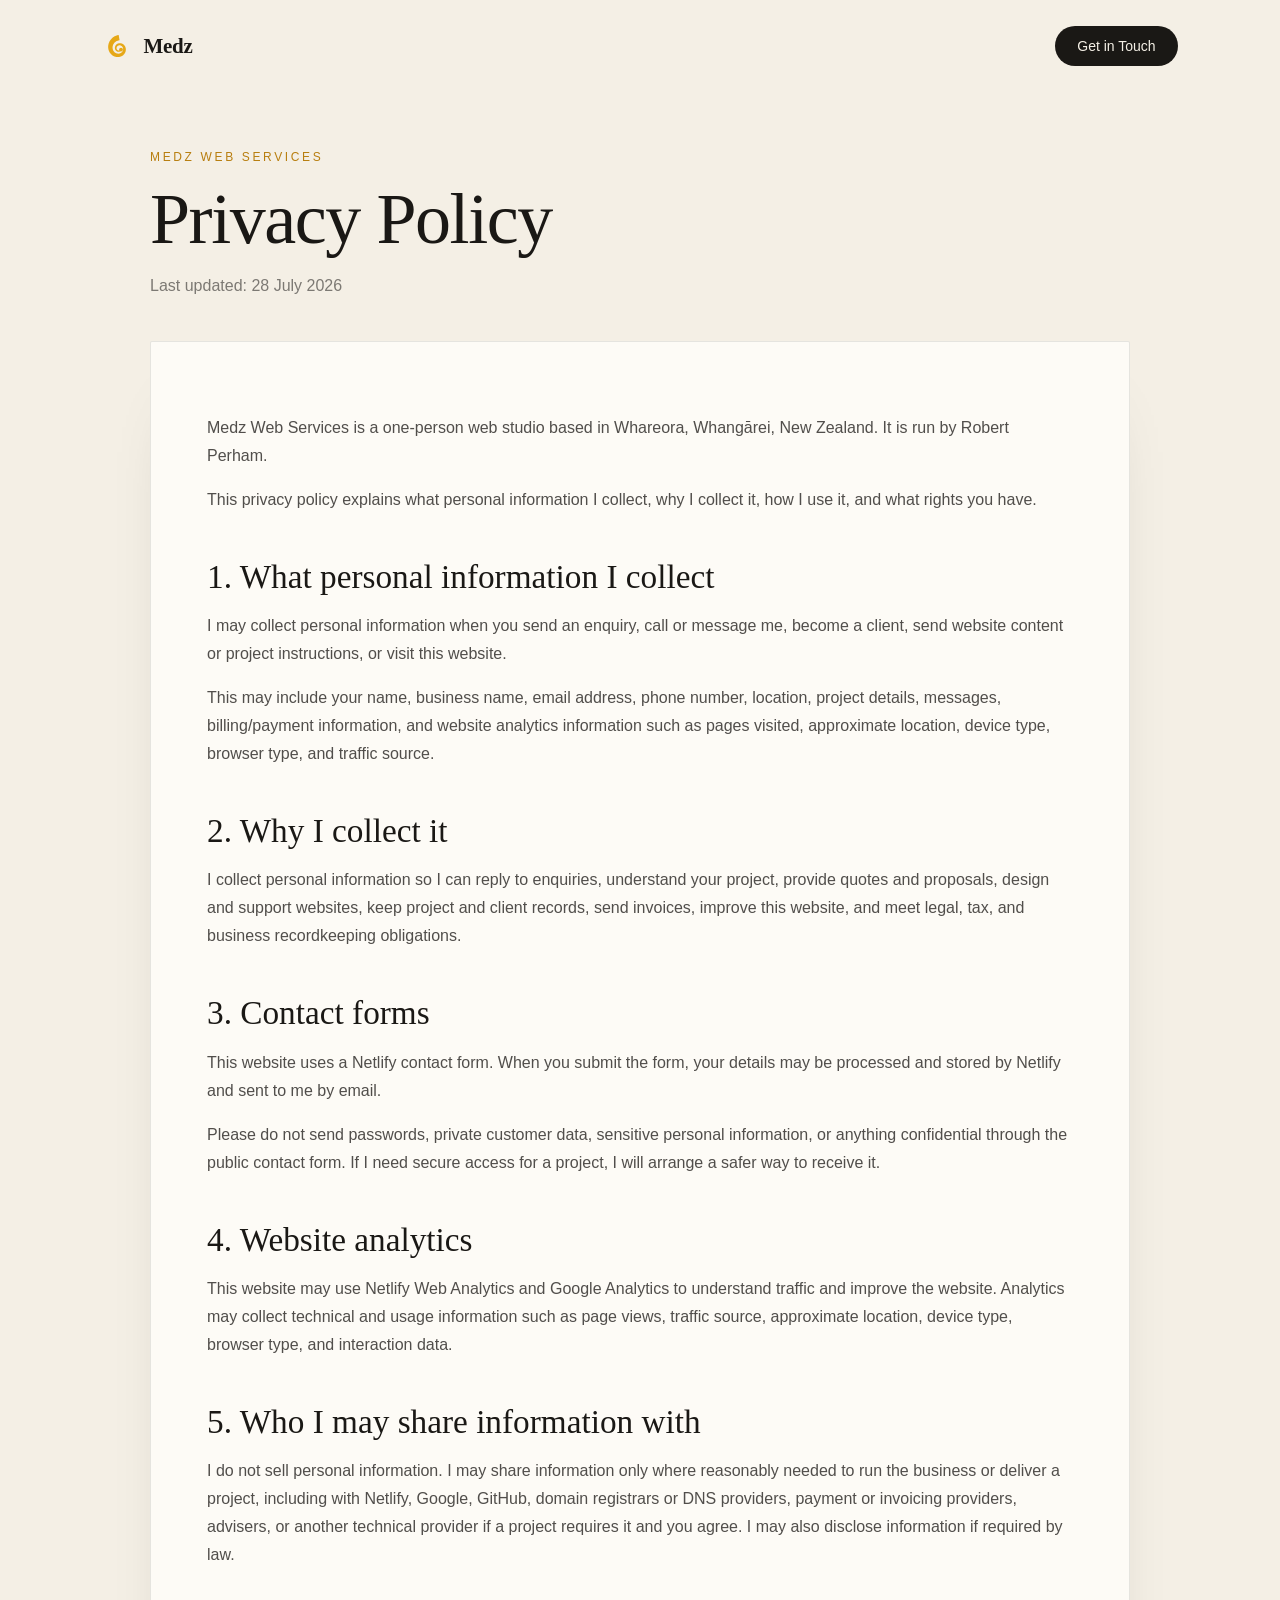
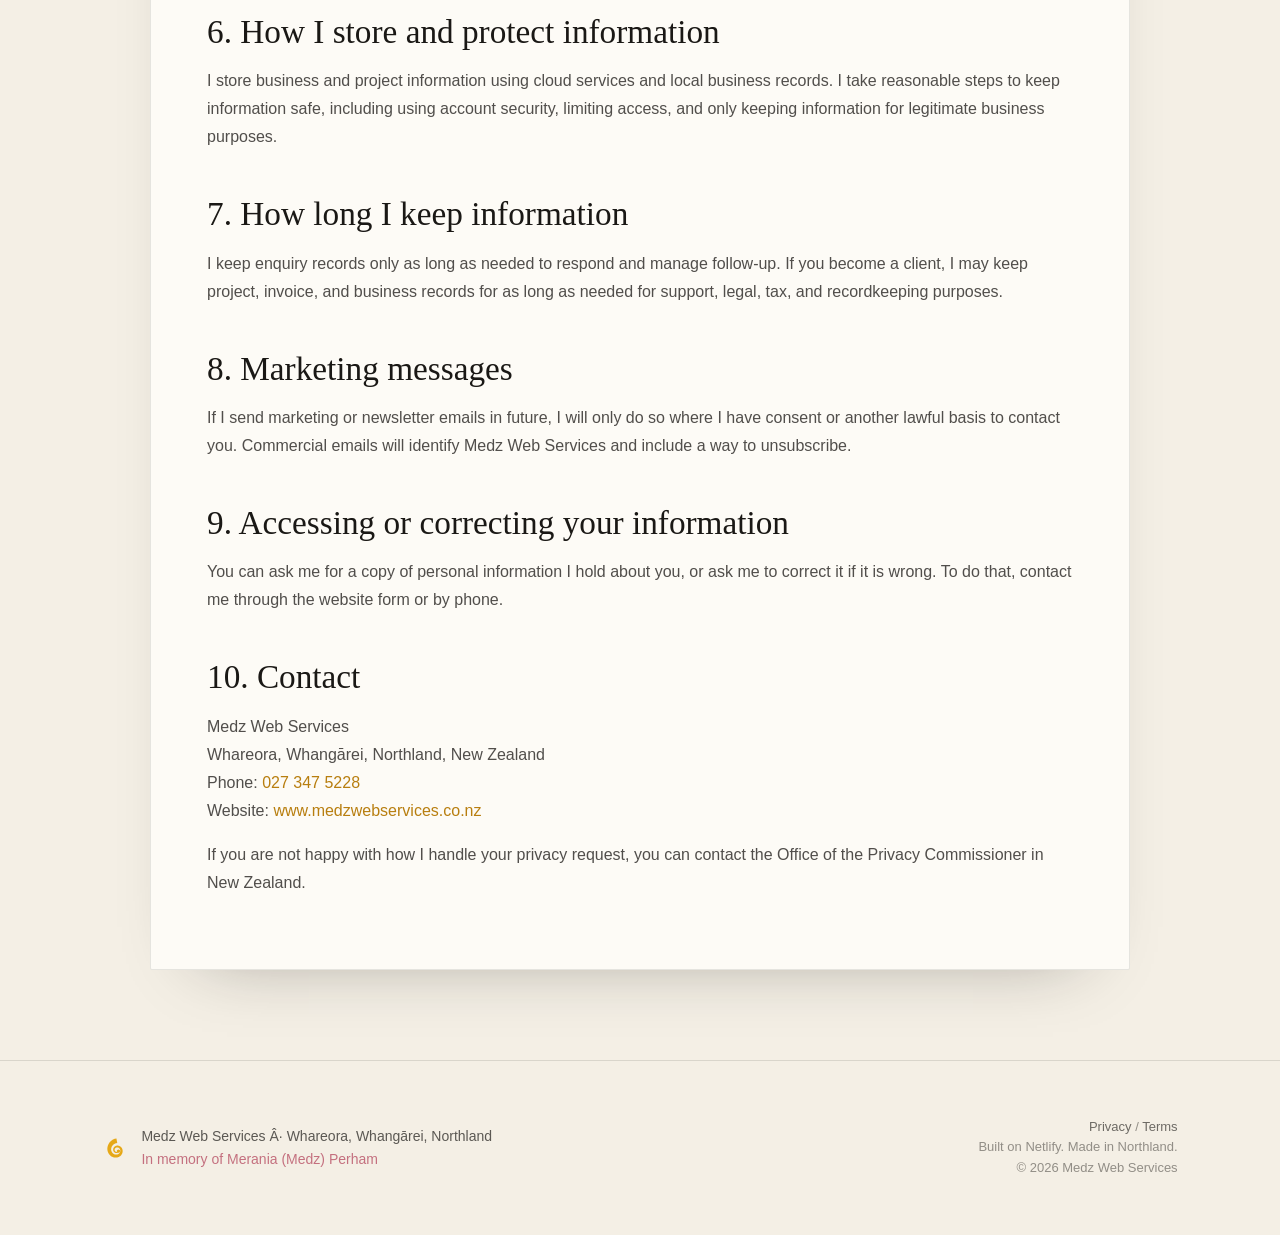
==== privacy.html @ 33471860 "Add legal pages and GST/privacy wording Adds privacy.html and terms.html, footer links, contact form" ====
<!DOCTYPE html>
<html lang="en">
<head>
<script async src="https://www.googletagmanager.com/gtag/js?id=G-QR9EYBRMFS"></script>
<script>
  window.dataLayer = window.dataLayer || [];
  function gtag(){dataLayer.push(arguments);}
  gtag('js', new Date());
  gtag('config', 'G-QR9EYBRMFS');
</script>
<meta charset="utf-8">
<meta name="viewport" content="width=device-width, initial-scale=1">
<title>Privacy Policy | Medz Web Services</title>
<meta name="description" content="Privacy Policy for Medz Web Services, explaining how enquiries, client details, form submissions and analytics information are handled.">
<link rel="canonical" href="https://medzwebservices.co.nz/privacy.html">
<link rel="icon" type="image/svg+xml" href="assets/logo/medz-favicon.svg">
<link rel="stylesheet" href="assets/ivory.css">
</head>
<body>
<a class="skip-link" href="#main">Skip to content</a>
<nav class="site-nav scrolled" aria-label="Main">
  <a href="index.html" class="nav-brand"><img src="assets/logo/medz-koru-solo-amber.svg" alt="Medz koru" width="30" height="30"><span class="nav-word">Medz</span></a>
  <div class="nav-right"><a href="index.html#book" class="btn-pill btn-pill--nav">Get in Touch</a></div>
</nav>
<main id="main" class="legal-main">
  <div class="legal-kicker">Medz Web Services</div>
  <h1>Privacy Policy</h1>
  <p class="legal-updated">Last updated: 28 July 2026</p>
  <div class="legal-body">
    <p>Medz Web Services is a one-person web studio based in Whareora, Whang&#257;rei, New Zealand. It is run by Robert Perham.</p>
    <p>This privacy policy explains what personal information I collect, why I collect it, how I use it, and what rights you have.</p>
    <h2>1. What personal information I collect</h2>
    <p>I may collect personal information when you send an enquiry, call or message me, become a client, send website content or project instructions, or visit this website.</p>
    <p>This may include your name, business name, email address, phone number, location, project details, messages, billing/payment information, and website analytics information such as pages visited, approximate location, device type, browser type, and traffic source.</p>
    <h2>2. Why I collect it</h2>
    <p>I collect personal information so I can reply to enquiries, understand your project, provide quotes and proposals, design and support websites, keep project and client records, send invoices, improve this website, and meet legal, tax, and business recordkeeping obligations.</p>
    <h2>3. Contact forms</h2>
    <p>This website uses a Netlify contact form. When you submit the form, your details may be processed and stored by Netlify and sent to me by email.</p>
    <p>Please do not send passwords, private customer data, sensitive personal information, or anything confidential through the public contact form. If I need secure access for a project, I will arrange a safer way to receive it.</p>
    <h2>4. Website analytics</h2>
    <p>This website may use Netlify Web Analytics and Google Analytics to understand traffic and improve the website. Analytics may collect technical and usage information such as page views, traffic source, approximate location, device type, browser type, and interaction data.</p>
    <h2>5. Who I may share information with</h2>
    <p>I do not sell personal information. I may share information only where reasonably needed to run the business or deliver a project, including with Netlify, Google, GitHub, domain registrars or DNS providers, payment or invoicing providers, advisers, or another technical provider if a project requires it and you agree. I may also disclose information if required by law.</p>
    <h2>6. How I store and protect information</h2>
    <p>I store business and project information using cloud services and local business records. I take reasonable steps to keep information safe, including using account security, limiting access, and only keeping information for legitimate business purposes.</p>
    <h2>7. How long I keep information</h2>
    <p>I keep enquiry records only as long as needed to respond and manage follow-up. If you become a client, I may keep project, invoice, and business records for as long as needed for support, legal, tax, and recordkeeping purposes.</p>
    <h2>8. Marketing messages</h2>
    <p>If I send marketing or newsletter emails in future, I will only do so where I have consent or another lawful basis to contact you. Commercial emails will identify Medz Web Services and include a way to unsubscribe.</p>
    <h2>9. Accessing or correcting your information</h2>
    <p>You can ask me for a copy of personal information I hold about you, or ask me to correct it if it is wrong. To do that, contact me through the website form or by phone.</p>
    <h2>10. Contact</h2>
    <p>Medz Web Services<br>Whareora, Whang&#257;rei, Northland, New Zealand<br>Phone: <a href="tel:+64273475228">027 347 5228</a><br>Website: <a href="https://www.medzwebservices.co.nz">www.medzwebservices.co.nz</a></p>
    <p>If you are not happy with how I handle your privacy request, you can contact the Office of the Privacy Commissioner in New Zealand.</p>
  </div>
</main>
<footer class="footer"><div class="footer-inner"><div class="footer-brand"><img src="assets/logo/medz-koru-solo-amber.svg" alt="Medz" width="26" height="26"><div class="footer-id">Medz Web Services Â· Whareora, Whang&#257;rei, Northland<br><span class="rose">In memory of Merania (Medz) Perham</span></div></div><div class="footer-note"><a href="privacy.html">Privacy</a> <span aria-hidden="true">/</span> <a href="terms.html">Terms</a><br>Built on Netlify. Made in Northland.<br>&copy; 2026 Medz Web Services</div></div></footer>
<script src="assets/ivory.js" defer></script>
</body>
</html>
---- assets/ivory.css ----
/* ============================================================
   Medz Web Services â€” "Ivory" homepage stylesheet
   Recreated from the Claude Design file "Medz Homepage A - Ivory",
   July 2026. Palette: bg #F4EFE5 Â· ink #1A1815 Â· amber #B87E0F
   (hover #8F6006) Â· bright amber #E6A817 (dark section) Â·
   rose #C4707F (memorial, light bg) / #FDA4AF (dark section).
   Serif headings: Sentient. Pill buttons, 2px image radius.
   ============================================================ */

/* ---------- base ---------- */
html { scroll-behavior: smooth; scroll-padding-top: 92px; }
body {
  margin: 0; background: #F4EFE5; color: #1A1815;
  font-family: 'Outfit', sans-serif;
  -webkit-font-smoothing: antialiased; text-rendering: optimizeLegibility;
}
::selection { background: #B87E0F; color: #F4EFE5; }
a { color: #B87E0F; }
a:hover { color: #8F6006; }
img { max-width: 100%; }
/* width/height attributes are CLS hints only â€” layout is CSS-driven
   (without this, the height attribute defeats the aspect-ratio rules) */
.work-shot img, .about-portrait, .memorial-photo { height: auto; }

:focus-visible { outline: 2px solid #B87E0F; outline-offset: 3px; }

.skip-link {
  position: absolute; left: -999px; top: 0; z-index: 100;
  background: #1A1815; color: #F4EFE5; text-decoration: none;
  font-size: 14px; font-weight: 500; padding: 12px 20px;
}
.skip-link:focus { left: 0; }

@media (prefers-reduced-motion: reduce) {
  *, *::before, *::after { animation: none !important; transition: none !important; }
  html { scroll-behavior: auto !important; }
}

.rose { color: #C4707F; }
h1 em, h2 em { font-style: italic; color: #B87E0F; }

.kicker {
  font-size: 13px; letter-spacing: 0.24em; color: #B87E0F;
  text-transform: uppercase; margin-bottom: 22px;
}

/* ---------- fixed nav ---------- */
.site-nav {
  position: fixed; top: 0; left: 0; right: 0; z-index: 50;
  display: flex; align-items: center; justify-content: space-between;
  padding: 26px 8vw;
  background: transparent; border-bottom: 1px solid transparent;
  transition: padding .35s ease, background .35s ease, border-color .35s ease;
}
.site-nav.scrolled {
  padding: 16px 8vw;
  background: rgba(244,239,229,0.85);
  backdrop-filter: blur(14px);
  -webkit-backdrop-filter: blur(14px);
  border-bottom: 1px solid rgba(26,24,21,0.1);
}
.nav-brand { display: flex; align-items: center; gap: 11px; text-decoration: none; }
.nav-brand img { display: block; }
.nav-word {
  font-family: 'Sentient', serif; font-weight: 700; font-size: 21px;
  color: #1A1815; letter-spacing: -0.01em;
}
.nav-right { display: flex; align-items: center; gap: 38px; }
.nav-links { display: flex; align-items: center; gap: 38px; }
.nlink {
  font-size: 15px; color: rgba(26,24,21,0.72); text-decoration: none;
  transition: color .2s;
}
.nlink:hover { color: #1A1815; }

/* pill buttons */
.btn-pill {
  display: inline-flex; align-items: center; gap: 10px;
  font-weight: 500; color: #F4EFE5; background: #1A1815;
  border-radius: 99px; text-decoration: none;
  transition: background .25s, transform .25s, box-shadow .25s;
}
.btn-pill:hover {
  background: #B87E0F; color: #F4EFE5;
  transform: translateY(-2px);
  box-shadow: 0 14px 30px -14px rgba(26,24,21,0.5);
}
.btn-pill--nav { font-size: 14px; padding: 12px 22px; }
.btn-pill--big { font-size: 16px; padding: 18px 32px; }
.cta-arrow { font-size: 18px; line-height: 1; }

/* hamburger â€” hidden on desktop */
.nav-toggle { display: none; }
.mobile-only { display: none; }

/* ---------- hero ---------- */
.hero {
  position: relative; min-height: 92vh;
  display: flex; flex-direction: column; justify-content: center;
  padding: 170px 8vw 100px; box-sizing: border-box;
  overflow: hidden;
}
.hero-bg { position: absolute; inset: 0; z-index: 0; pointer-events: none; }
.hero-bg img {
  position: absolute; left: 0; top: -15%; width: 100%; height: 130%;
  object-fit: cover; object-position: 50% 38%; opacity: 0.32;
  will-change: transform;
}
.hero-bg::after {
  content: ''; position: absolute; inset: 0;
  background: linear-gradient(180deg,
    rgba(244,239,229,0.08) 0%,
    rgba(244,239,229,0.02) 55%,
    rgba(244,239,229,0.4) 90%,
    #F4EFE5 100%);
}
.hero-inner { position: relative; z-index: 1; max-width: 1200px; }
.hero-rule { z-index: 1; }
.hero-eyebrow { display: flex; align-items: center; gap: 12px; margin-bottom: 34px; }
.eyebrow-rule { width: 34px; height: 1px; background: #B87E0F; }
.eyebrow-text {
  font-size: 13px; letter-spacing: 0.26em; color: #B87E0F; text-transform: uppercase;
}
.hero h1 {
  font-family: 'Sentient', serif; font-weight: 400;
  font-size: clamp(46px, 6.8vw, 100px); line-height: 1.04; letter-spacing: -0.02em;
  margin: 0; color: #1A1815; max-width: 16ch; text-wrap: balance;
}
.hero-foot {
  display: flex; align-items: flex-end; justify-content: space-between;
  gap: 40px; flex-wrap: wrap; margin-top: 52px; max-width: 1100px;
}
.hero-tagline {
  font-weight: 300; font-size: clamp(17px, 1.5vw, 21px); line-height: 1.55;
  color: rgba(26,24,21,0.7); margin: 0; max-width: 42ch;
}
.tagline-accent { color: #B87E0F; font-weight: 500; }
.hero-cta { display: flex; align-items: center; gap: 20px; flex-wrap: wrap; }
.cta-note { font-size: 14px; color: rgba(26,24,21,0.5); }
.hero-rule {
  position: absolute; left: 8vw; right: 8vw; bottom: 0; height: 1px;
  background: rgba(26,24,21,0.14);
}

/* ---------- shared section shells ---------- */
.section { padding: 110px 8vw; max-width: 1400px; margin: 0 auto; box-sizing: border-box; }
.section--work { padding: 90px 8vw 110px; border-top: 1px solid rgba(26,24,21,0.12); }

.sec-head { margin-bottom: 56px; }
.sec-head--tight { margin-bottom: 14px; }
.sec-head h2 {
  font-family: 'Sentient', serif; font-weight: 400;
  font-size: clamp(30px, 3.6vw, 50px); line-height: 1.1; letter-spacing: -0.015em;
  margin: 0; max-width: 22ch; text-wrap: balance;
}
.sec-sub {
  font-weight: 300; font-size: 18px; color: rgba(244,239,229,0.62); margin: 12px 0 0;
}

/* ---------- about ---------- */
.g-about { display: grid; grid-template-columns: 0.85fr 1fr; gap: 80px; align-items: start; }

/* about photos: crisp framed edges with a soft layered shadow
   (the prototype's radial fade masks are gone â€” Robert wants pop) */
.img-mask {
  overflow: hidden; border-radius: 2px;
  border: 1px solid rgba(26,24,21,0.1);
  box-shadow:
    0 30px 60px -28px rgba(26,24,21,0.38),
    0 12px 26px -14px rgba(26,24,21,0.22);
  transition: box-shadow .45s cubic-bezier(.2,.7,.2,1), transform .45s cubic-bezier(.2,.7,.2,1);
}
.img-mask:hover {
  transform: translateY(-4px);
  box-shadow:
    0 40px 75px -30px rgba(26,24,21,0.45),
    0 16px 32px -14px rgba(26,24,21,0.25);
}
.img-mask img { filter: saturate(1.08) contrast(1.05); }
.about-portrait {
  width: 100%; display: block; aspect-ratio: 4/4.4;
  object-fit: cover; object-position: 50% 28%;
}
.img-caption {
  margin-top: 16px; font-size: 13px; letter-spacing: 0.12em;
  color: rgba(26,24,21,0.5); text-transform: uppercase;
}
.memorial { margin-top: 40px; }
.memorial-label {
  display: flex; align-items: center; gap: 11px; margin-bottom: 15px;
  font-size: 12px; letter-spacing: 0.22em; color: #C4707F; text-transform: uppercase;
}
.memorial-rule { width: 24px; height: 1px; background: #C4707F; }
.memorial-photo {
  width: 100%; display: block; aspect-ratio: 16/10;
  object-fit: cover; object-position: 50% 34%;
}
.memorial-caption {
  margin-top: 14px; font-weight: 300; font-size: 14px; line-height: 1.55;
  color: rgba(26,24,21,0.62);
}
.about-title {
  font-family: 'Sentient', serif; font-weight: 400;
  font-size: clamp(30px, 3.6vw, 50px); line-height: 1.1; letter-spacing: -0.015em;
  margin: 0 0 34px; max-width: 18ch; text-wrap: balance;
}
.about-copy {
  font-weight: 300; font-size: 17px; line-height: 1.75; color: rgba(26,24,21,0.8);
  display: flex; flex-direction: column; gap: 20px; max-width: 58ch;
}
.about-copy p { margin: 0; }

/* ---------- work ---------- */
.work-grid { display: grid; grid-template-columns: repeat(2, 1fr); gap: 32px; }
.work-card { display: block; text-decoration: none; color: inherit; }
.work-shot {
  overflow: hidden; border-radius: 2px;
  box-shadow: 0 14px 30px -20px rgba(26,24,21,0.35);
  transition: box-shadow .45s cubic-bezier(.2,.7,.2,1), transform .45s cubic-bezier(.2,.7,.2,1);
}
.work-card:hover .work-shot { transform: translateY(-6px); }
.work-card:hover .work-shot {
  box-shadow: 0 30px 55px -22px rgba(26,24,21,0.45), 0 8px 20px -12px rgba(184,126,15,0.25);
}
.work-shot img {
  display: block; width: 100%; aspect-ratio: 16/10; object-fit: cover;
  filter: saturate(1.06) contrast(1.03);
  transition: transform .5s cubic-bezier(.2,.7,.2,1), filter .5s;
}
.work-card:hover .work-shot img { transform: scale(1.035); filter: saturate(1.14) contrast(1.05); }
.work-arrow { display: inline-block; transition: transform .3s cubic-bezier(.2,.7,.2,1); }
.work-card:hover .work-arrow { transform: translateX(5px); }
.work-body { padding: 22px 0 0; }
.work-cat {
  font-size: 12px; letter-spacing: 0.14em; color: rgba(26,24,21,0.55);
  text-transform: uppercase; margin-bottom: 12px;
}
.work-blurb {
  font-family: 'Sentient', serif; font-weight: 500; font-size: 19px;
  line-height: 1.38; margin: 0 0 14px; color: #1A1815;
}
.work-link {
  font-size: 14px; color: #B87E0F;
  display: inline-flex; align-items: center; gap: 7px;
}
.work-link--muted { color: rgba(26,24,21,0.5); }

/* ---------- services (dark section) ---------- */
.section--dark { padding: 100px 8vw 110px; background: #1A1815; color: #F4EFE5; }
.dark-inner { max-width: 1400px; margin: 0 auto; }
.kicker--dark { color: #E6A817; }
.section--dark h2 { color: #F4EFE5; margin-bottom: 12px; }
.section--dark h2 em { color: #E6A817; }

.pricing-grid {
  display: grid; grid-template-columns: repeat(3, 1fr); gap: 26px; align-items: start;
}
.plan {
  border: 1px solid rgba(244,239,229,0.16); border-radius: 2px;
  padding: 40px 34px; display: flex; flex-direction: column; gap: 22px;
  min-height: 520px; box-sizing: border-box;
  box-shadow: 0 18px 40px -30px rgba(0,0,0,0.55);
  transition: transform .45s cubic-bezier(.2,.7,.2,1), box-shadow .45s cubic-bezier(.2,.7,.2,1), border-color .3s;
}
.plan:hover {
  transform: translateY(-6px);
  border-color: rgba(244,239,229,0.3);
  box-shadow: 0 34px 65px -30px rgba(0,0,0,0.7);
}
.plan--featured {
  position: relative; border-color: #E6A817; background: rgba(230,168,23,0.06);
  box-shadow: 0 24px 60px -30px rgba(230,168,23,0.3);
}
.plan--featured:hover {
  border-color: #E6A817;
  box-shadow: 0 38px 80px -32px rgba(230,168,23,0.45);
}
.plan-chip {
  position: absolute; top: -12px; left: 34px;
  background: #E6A817; color: #1A1815; font-weight: 600; font-size: 11px;
  letter-spacing: 0.12em; text-transform: uppercase; padding: 6px 12px;
}
.plan-name {
  font-size: 13px; letter-spacing: 0.2em; text-transform: uppercase;
  color: rgba(244,239,229,0.65);
}
.plan-price {
  font-family: 'Sentient', serif; font-weight: 400; font-size: 52px;
  color: #E6A817; margin-top: 12px;
}
.plan-price--custom { font-size: 42px; color: #F4EFE5; }
.plan-retainer {
  font-family: 'Outfit', sans-serif; font-weight: 400; font-size: 14px;
  color: rgba(244,239,229,0.55); margin-top: 4px; letter-spacing: 0.01em;
}
.plan-retainer strong { color: rgba(244,239,229,0.8); font-weight: 500; }
.plan-blurb {
  font-style: italic; font-weight: 300; font-size: 15px;
  color: rgba(244,239,229,0.6); margin: 12px 0 0; line-height: 1.5;
}
.plan-rule { height: 1px; background: rgba(244,239,229,0.14); }
.plan-rule--amber { background: rgba(230,168,23,0.3); }
.plan-list {
  list-style: none; margin: 0; padding: 0;
  display: flex; flex-direction: column; gap: 13px;
  font-size: 15px; color: rgba(244,239,229,0.85);
}
.plan-list li { display: flex; gap: 11px; }
.plan-list li > span { color: #E6A817; }
.plan-body { font-size: 15px; color: rgba(244,239,229,0.85); line-height: 1.6; margin: 0; }
.plan-foot {
  margin-top: auto; font-size: 13px; color: rgba(244,239,229,0.5); line-height: 1.5;
}
.plan-foot--rose {
  padding-top: 18px; border-top: 1px solid rgba(230,168,23,0.3);
  font-size: 13.5px; color: #FDA4AF;
}
.plan-link {
  margin-top: auto; font-size: 14px; color: #E6A817; text-decoration: none;
  display: inline-flex; align-items: center; gap: 7px;
}
.pricing-note {
  text-align: center; margin-top: 46px; font-size: 17px; color: rgba(244,239,229,0.7);
}
.pricing-note a { color: #E6A817; text-decoration: none; }

.pay-monthly {
  margin: 34px auto 0; max-width: 1080px;
  display: grid; grid-template-columns: minmax(0, 1fr) 390px; gap: 34px;
  padding: clamp(28px, 4vw, 46px);
  border: 1px solid rgba(230,168,23,0.28); border-radius: 2px;
  background:
    radial-gradient(circle at 12% 10%, rgba(230,168,23,0.14), transparent 42%),
    rgba(244,239,229,0.045);
  box-shadow: 0 32px 80px -54px rgba(230,168,23,0.55), 0 18px 50px -34px rgba(0,0,0,0.8);
}
.pay-monthly-kicker {
  font-size: 12px; letter-spacing: 0.18em; text-transform: uppercase;
  color: #E6A817; margin-bottom: 12px;
}
.pay-monthly h3 {
  font-family: 'Sentient', serif; font-size: clamp(28px, 3vw, 42px);
  line-height: 1.06; font-weight: 400; margin: 0 0 14px; color: #F4EFE5;
}
.pay-monthly p {
  margin: 0; color: rgba(244,239,229,0.72); line-height: 1.65; font-size: 16px;
}
.pay-monthly-options {
  display: grid; gap: 12px; align-content: center;
}
.pay-monthly-options div {
  padding: 16px 18px; border: 1px solid rgba(244,239,229,0.14);
  background: rgba(26,24,21,0.32); box-shadow: inset 0 1px 0 rgba(244,239,229,0.04);
}
.pay-monthly-options strong {
  display: block; font-weight: 500; color: #F4EFE5; margin-bottom: 6px;
}
.pay-monthly-options span {
  display: block; color: #E6A817; font-size: 15px;
}
.pay-monthly-small {
  grid-column: 1 / -1; padding-top: 18px; border-top: 1px solid rgba(244,239,229,0.1);
  font-size: 13.5px !important; color: rgba(244,239,229,0.58) !important;
}
/* ---------- testimonials ---------- */
.t-note {
  font-size: 14px; color: rgba(26,24,21,0.45); margin: 0 0 48px; font-style: italic;
}
.t-grid { display: grid; grid-template-columns: repeat(3, 1fr); gap: 40px; }
.t-col {
  border-top: 1px solid rgba(26,24,21,0.2); padding-top: 26px;
  display: flex; flex-direction: column; gap: 18px;
}
.t-label {
  font-size: 12px; letter-spacing: 0.14em; color: rgba(26,24,21,0.5);
  text-transform: uppercase;
}
.t-quote {
  font-family: 'Sentient', serif; font-weight: 400; font-size: 19px;
  line-height: 1.45; margin: 0; color: #1A1815;
}
.t-attr { font-size: 13px; color: rgba(26,24,21,0.55); }

/* ---------- book a consult ---------- */
.section--book { padding: 100px 8vw 110px; border-top: 1px solid rgba(26,24,21,0.12); }
.g-book {
  max-width: 1100px; margin: 0 auto;
  display: grid; grid-template-columns: 1fr 1fr; gap: 64px; align-items: center;
}
.book-title {
  font-family: 'Sentient', serif; font-weight: 400;
  font-size: clamp(32px, 3.8vw, 54px); line-height: 1.08; letter-spacing: -0.015em;
  margin: 0 0 26px; text-wrap: balance;
}
.book-lead {
  font-weight: 300; font-size: 18px; line-height: 1.65;
  color: rgba(26,24,21,0.75); margin: 0 0 28px; max-width: 42ch;
}
.contact-lines {
  display: flex; flex-direction: column; gap: 10px;
  font-size: 15px; color: rgba(26,24,21,0.7);
}
.contact-lines > div { display: flex; align-items: center; gap: 11px; }
.contact-lines a { color: #B87E0F; text-decoration: none; }
.dot { width: 6px; height: 6px; border-radius: 50%; background: #C4707F; flex: none; }
.cal-box {
  background: #FDFBF6; border: 1px solid rgba(26,24,21,0.14); border-radius: 2px;
  overflow: hidden; box-shadow: 0 30px 60px -40px rgba(26,24,21,0.4);
}

/* enquiry form (Netlify) inside the contact card */
.contact-card { padding: 38px 34px; }
.enquiry-form { display: flex; flex-direction: column; gap: 18px; }
.hidden-field { position: absolute; left: -9999px; margin: 0; }
.form-row { display: flex; flex-direction: column; gap: 8px; }
.form-row label {
  font-size: 12px; letter-spacing: 0.14em; text-transform: uppercase;
  color: rgba(26,24,21,0.55);
}
.form-row .opt { text-transform: none; letter-spacing: 0.02em; color: rgba(26,24,21,0.4); }
.form-row input, .form-row textarea {
  width: 100%; box-sizing: border-box;
  font-family: 'Outfit', sans-serif; font-size: 15px; color: #1A1815;
  background: #FFFFFF; border: 1px solid rgba(26,24,21,0.18); border-radius: 2px;
  padding: 12px 14px;
  transition: border-color .2s, box-shadow .2s;
}
.form-row textarea { resize: vertical; min-height: 110px; line-height: 1.5; }
.form-row input:focus, .form-row textarea:focus {
  outline: none; border-color: #B87E0F;
  box-shadow: 0 0 0 3px rgba(184,126,15,0.14);
}
.btn-submit {
  border: 0; cursor: pointer; font-family: 'Outfit', sans-serif;
  font-size: 15px; padding: 16px 28px; margin-top: 4px;
  align-self: flex-start;
}

/* ---------- footer ---------- */
.footer { padding: 56px 8vw; border-top: 1px solid rgba(26,24,21,0.12); }
.footer-inner {
  max-width: 1400px; margin: 0 auto;
  display: flex; align-items: center; justify-content: space-between;
  gap: 30px; flex-wrap: wrap;
}
.footer-brand { display: flex; align-items: center; gap: 13px; }
.footer-id { font-size: 14px; color: rgba(26,24,21,0.7); line-height: 1.6; }
.footer-note {
  font-size: 13px; color: rgba(26,24,21,0.45); text-align: right; line-height: 1.6;
}

/* ============================================================
   Responsive â€” grids collapse ~900px, nav collapses ~760px
   ============================================================ */
@media (max-width: 980px) {
  .work-grid { grid-template-columns: repeat(2, 1fr); }
}
@media (max-width: 900px) {
  .g-about { grid-template-columns: 1fr; gap: 56px; }
  .pricing-grid { grid-template-columns: 1fr; max-width: 540px; margin: 0 auto; }
  .plan { min-height: 0; }
  .t-grid { grid-template-columns: 1fr; }
  .g-book { grid-template-columns: 1fr; gap: 48px; }
}
@media (max-width: 700px) {
  .work-grid { grid-template-columns: 1fr; }
}

@media (max-width: 760px) {
  body { overflow-x: clip; }
  .site-nav { padding: 14px 5vw; }
  .site-nav.scrolled { padding: 12px 5vw; }
  .nav-right { gap: 10px; }
  .btn-pill--nav { font-size: 13px; padding: 10px 18px; }

  .nav-links {
    display: none; position: absolute; top: 100%; left: 0; right: 0;
    flex-direction: column; align-items: stretch; gap: 0;
    background: rgba(244,239,229,0.97); border-bottom: 1px solid rgba(26,24,21,0.1);
    padding: 8px 6vw 18px;
  }
  .nav-links.open { display: flex; }
  .nav-links .nlink {
    padding: 16px 0; font-size: 17px;
    border-bottom: 1px solid rgba(26,24,21,0.08);
  }
  .nav-toggle {
    display: inline-flex; flex-direction: column; justify-content: center; align-items: center;
    gap: 5px; width: 44px; height: 44px;
    background: none; border: none; cursor: pointer; padding: 0;
  }
  .nav-toggle span {
    display: block; width: 22px; height: 2px; background: #1A1815;
    transition: transform .25s, opacity .25s;
  }
  .nav-toggle[aria-expanded="true"] span:nth-child(1) { transform: translateY(7px) rotate(45deg); }
  .nav-toggle[aria-expanded="true"] span:nth-child(2) { opacity: 0; }
  .nav-toggle[aria-expanded="true"] span:nth-child(3) { transform: translateY(-7px) rotate(-45deg); }
  .nav-links .mobile-only { display: block; color: #B87E0F; }

  .hero { padding: 150px 5vw 70px; }
  .hero-rule { left: 5vw; right: 5vw; }
  .section, .section--work, .section--dark, .section--book { padding-left: 5vw; padding-right: 5vw; }
  .section { padding-top: 80px; padding-bottom: 80px; }
  .footer { padding: 44px 5vw; }
  .hero h1 { font-size: clamp(34px, 10vw, 46px); }
  .footer-inner { flex-direction: column; align-items: flex-start; }
  .footer-note { text-align: left; }
}

@media (max-width: 430px) {
  /* not enough room for the standalone CTA next to the hamburger â€”
     "Get in Touch" lives inside the menu panel instead (.mobile-only) */
  .nav-right > .btn-pill--nav { display: none; }
  .contact-card { padding: 28px 20px; }
}

/* ============================================================
   Case-study pages (work/*.html) â€” same Ivory system
   ============================================================ */
.case-hero { padding: 170px 8vw 64px; max-width: 1400px; margin: 0 auto; box-sizing: border-box; }
.case-kicker-row {
  display: flex; align-items: center; gap: 14px; flex-wrap: wrap; margin-bottom: 22px;
  font-size: 13px; letter-spacing: 0.24em; text-transform: uppercase;
}
.case-kicker-row .kicker { margin-bottom: 0; }
.case-status { color: rgba(26,24,21,0.5); letter-spacing: 0.16em; }
.case-status--live { color: #4C7A3D; }
.case-hero h1 {
  font-family: 'Sentient', serif; font-weight: 400;
  font-size: clamp(42px, 5.6vw, 84px); line-height: 1.05; letter-spacing: -0.02em;
  margin: 0; color: #1A1815; max-width: 16ch; text-wrap: balance;
}
.case-quote {
  font-family: 'Sentient', serif; font-weight: 400; font-style: italic;
  font-size: clamp(19px, 2vw, 26px); line-height: 1.4; color: rgba(26,24,21,0.75);
  margin: 26px 0 0; max-width: 34ch; text-wrap: balance;
}
.case-cta-row { display: flex; align-items: center; gap: 18px; flex-wrap: wrap; margin-top: 36px; }
.case-url { font-size: 14px; color: rgba(26,24,21,0.55); }
.case-shot { padding: 0 8vw; max-width: 1400px; margin: 0 auto; box-sizing: border-box; }
.case-meta {
  padding: 44px 8vw 0; max-width: 1400px; margin: 0 auto; box-sizing: border-box;
}
.case-meta-grid {
  display: grid; grid-template-columns: repeat(4, 1fr); gap: 24px;
  padding: 30px 0; border-top: 1px solid rgba(26,24,21,0.12); border-bottom: 1px solid rgba(26,24,21,0.12);
}
.case-meta-label {
  font-size: 11px; letter-spacing: 0.16em; text-transform: uppercase;
  color: rgba(26,24,21,0.5); margin-bottom: 10px;
}
.case-meta-value { font-size: 16px; color: #1A1815; }
.case-meta-value--amber { color: #B87E0F; }
.case-story {
  padding: 80px 8vw 0; max-width: 1400px; margin: 0 auto; box-sizing: border-box;
  display: flex; flex-direction: column; gap: 64px;
}
.g-story { display: grid; grid-template-columns: 0.4fr 1fr; gap: 48px; align-items: start; }
.case-story .kicker { padding-top: 6px; margin-bottom: 0; }
.case-story-text {
  font-weight: 300; font-size: clamp(18px, 1.9vw, 23px); line-height: 1.6;
  color: rgba(26,24,21,0.82); max-width: 48ch;
}
.case-list {
  list-style: none; margin: 26px 0 0; padding: 0;
  display: grid; grid-template-columns: 1fr 1fr; gap: 13px 32px;
  font-size: 16px; color: rgba(26,24,21,0.75);
}
.case-list li { display: flex; gap: 11px; }
.case-list li > span { color: #B87E0F; }
.case-result { padding: 84px 8vw 0; max-width: 1400px; margin: 0 auto; box-sizing: border-box; }
.case-result-card {
  background: #FDFBF6; border: 1px solid rgba(26,24,21,0.12); border-radius: 2px;
  padding: clamp(36px, 5vw, 60px);
  box-shadow: 0 30px 60px -40px rgba(26,24,21,0.4);
}
.case-result-card h2 {
  font-family: 'Sentient', serif; font-weight: 400;
  font-size: clamp(26px, 3.2vw, 44px); line-height: 1.12; letter-spacing: -0.015em;
  margin: 0; max-width: 22ch; text-wrap: balance;
}
.case-result-card p {
  font-weight: 300; font-size: 18px; line-height: 1.65;
  color: rgba(26,24,21,0.75); margin: 20px 0 0; max-width: 52ch;
}
.case-cta {
  padding: 96px 8vw 110px; max-width: 1400px; margin: 0 auto; box-sizing: border-box;
}
.case-cta-band {
  display: flex; align-items: center; justify-content: space-between;
  gap: 40px; flex-wrap: wrap; padding-bottom: 56px;
  border-bottom: 1px solid rgba(26,24,21,0.12);
}
.case-cta-band h2 {
  font-family: 'Sentient', serif; font-weight: 400;
  font-size: clamp(26px, 3.2vw, 42px); line-height: 1.12; letter-spacing: -0.015em;
  margin: 0 0 12px; max-width: 20ch; text-wrap: balance;
}
.case-cta-band p { font-weight: 300; font-size: 17px; color: rgba(26,24,21,0.7); margin: 0; }
.case-next { display: flex; gap: 26px; margin-top: 36px; flex-wrap: wrap; }
.case-next a {
  font-size: 15px; color: rgba(26,24,21,0.7); text-decoration: none;
  display: inline-flex; align-items: center; gap: 8px; transition: color .2s;
}
.case-next a:hover { color: #B87E0F; }

@media (max-width: 900px) {
  .case-meta-grid { grid-template-columns: 1fr 1fr; }
  .g-story { grid-template-columns: 1fr; gap: 16px; }
  .case-list { grid-template-columns: 1fr; }
}
@media (max-width: 760px) {
  .case-hero { padding: 140px 5vw 48px; }
  .case-shot, .case-meta, .case-story, .case-result, .case-cta { padding-left: 5vw; padding-right: 5vw; }
}

.form-privacy {
  margin: 14px 0 0; font-size: 13px; line-height: 1.55;
  color: rgba(26,24,21,0.55);
}
.form-privacy a { color: #B87E0F; text-decoration: none; }
.form-privacy a:hover { color: #8F6006; }
.pricing-note span {
  display: inline-block; margin-top: 8px; font-size: 13px;
  color: rgba(244,239,229,0.56);
}
.footer-note a { color: rgba(26,24,21,0.62); text-decoration: none; }
.footer-note a:hover { color: #B87E0F; }
.legal-main {
  padding: 150px 8vw 90px; max-width: 980px; margin: 0 auto;
  color: #1A1815;
}
.legal-kicker {
  font-size: 12px; letter-spacing: 0.22em; text-transform: uppercase;
  color: #B87E0F; margin-bottom: 18px;
}
.legal-main h1 {
  font-family: 'Sentient', serif; font-weight: 400;
  font-size: clamp(40px, 6vw, 72px); line-height: 1.04;
  letter-spacing: -0.02em; margin: 0 0 20px; max-width: 12ch;
}
.legal-updated { color: rgba(26,24,21,0.55); margin: 0 0 46px; }
.legal-body {
  background: #FDFBF6; border: 1px solid rgba(26,24,21,0.1); border-radius: 2px;
  padding: clamp(28px, 5vw, 56px);
  box-shadow: 0 34px 70px -52px rgba(26,24,21,0.42);
}
.legal-body h2 {
  font-family: 'Sentient', serif; font-weight: 400;
  font-size: clamp(24px, 2.6vw, 34px); line-height: 1.15;
  margin: 44px 0 14px; color: #1A1815;
}
.legal-body h2:first-child { margin-top: 0; }
.legal-body p, .legal-body li {
  font-size: 16px; line-height: 1.75; color: rgba(26,24,21,0.76);
}
.legal-body ul, .legal-body ol { padding-left: 22px; }
.legal-body a { color: #B87E0F; text-decoration: none; }
.legal-note {
  padding: 18px 20px; border-left: 3px solid #B87E0F;
  background: rgba(184,126,15,0.08); color: rgba(26,24,21,0.72);
}

/* ============================================================
   Motion layer â€” soft entrances, magnetic headings, parallax.
   Hidden states are gated on the .js root class so the page is
   fully visible without JavaScript; reduced-motion gets no motion.
   ============================================================ */

/* soft entrances â€” one-shot keyframes rather than transitions, so
   hover transforms on the same elements never fight the entrance */
.js [data-fade] { opacity: 0; }
.js [data-fade].in-view {
  opacity: 1;
  animation: fadeUp .9s cubic-bezier(.2,.7,.2,1) backwards;
}
.js [data-fade-delay="1"].in-view { animation-delay: .12s; }
.js [data-fade-delay="2"].in-view { animation-delay: .24s; }
.js [data-fade-delay="3"].in-view { animation-delay: .36s; }
.js .img-mask[data-fade].in-view img {
  animation: settleIn 1.3s cubic-bezier(.2,.7,.2,1) backwards;
}
@keyframes fadeUp {
  from { opacity: 0; transform: translateY(24px); }
  to   { opacity: 1; transform: none; }
}
@keyframes settleIn {
  from { transform: scale(1.05); }
  to   { transform: none; }
}

/* magnetic headings â€” JS drives --mx/--my; transition gives the spring */
h1, .sec-head h2, .about-title, .book-title,
.case-result-card h2, .case-cta-band h2 {
  transform: translate(var(--mx, 0px), var(--my, 0px));
  transition: transform .45s cubic-bezier(.2,.7,.2,1);
}

/* underline sweep on the italic amber words when the heading is hovered */
h1 em, h2 em {
  background-image: linear-gradient(currentColor, currentColor);
  background-repeat: no-repeat;
  background-size: 0% 2px;
  background-position: 0 96%;
  padding-bottom: 2px;
  transition: background-size .55s cubic-bezier(.2,.7,.2,1);
}
h1:hover em, h2:hover em { background-size: 100% 2px; }

@media (prefers-reduced-motion: reduce) {
  .js [data-fade] { opacity: 1 !important; transform: none !important; animation: none !important; }
  .js .img-mask[data-fade] img { transform: none !important; animation: none !important; }
  h1, .sec-head h2, .about-title, .book-title { transform: none !important; }
  .hero-bg img { transform: none !important; }
}
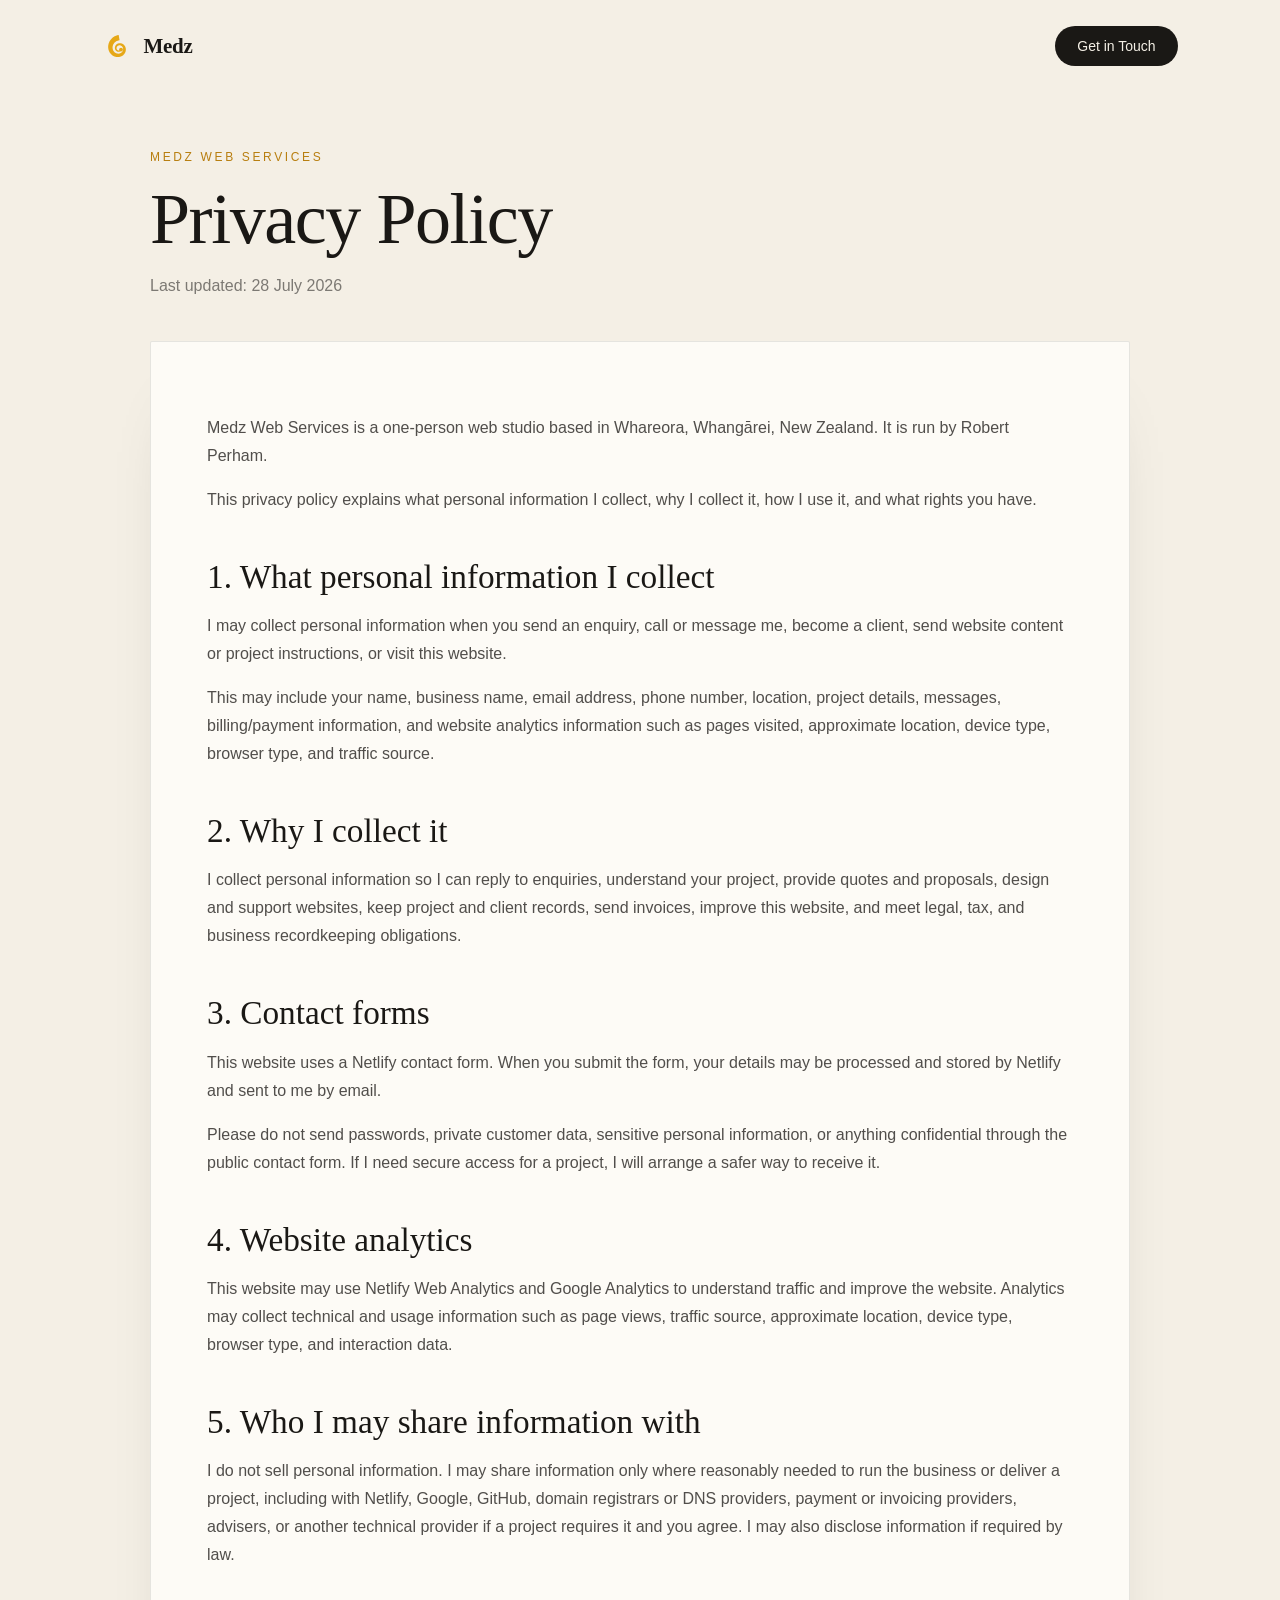
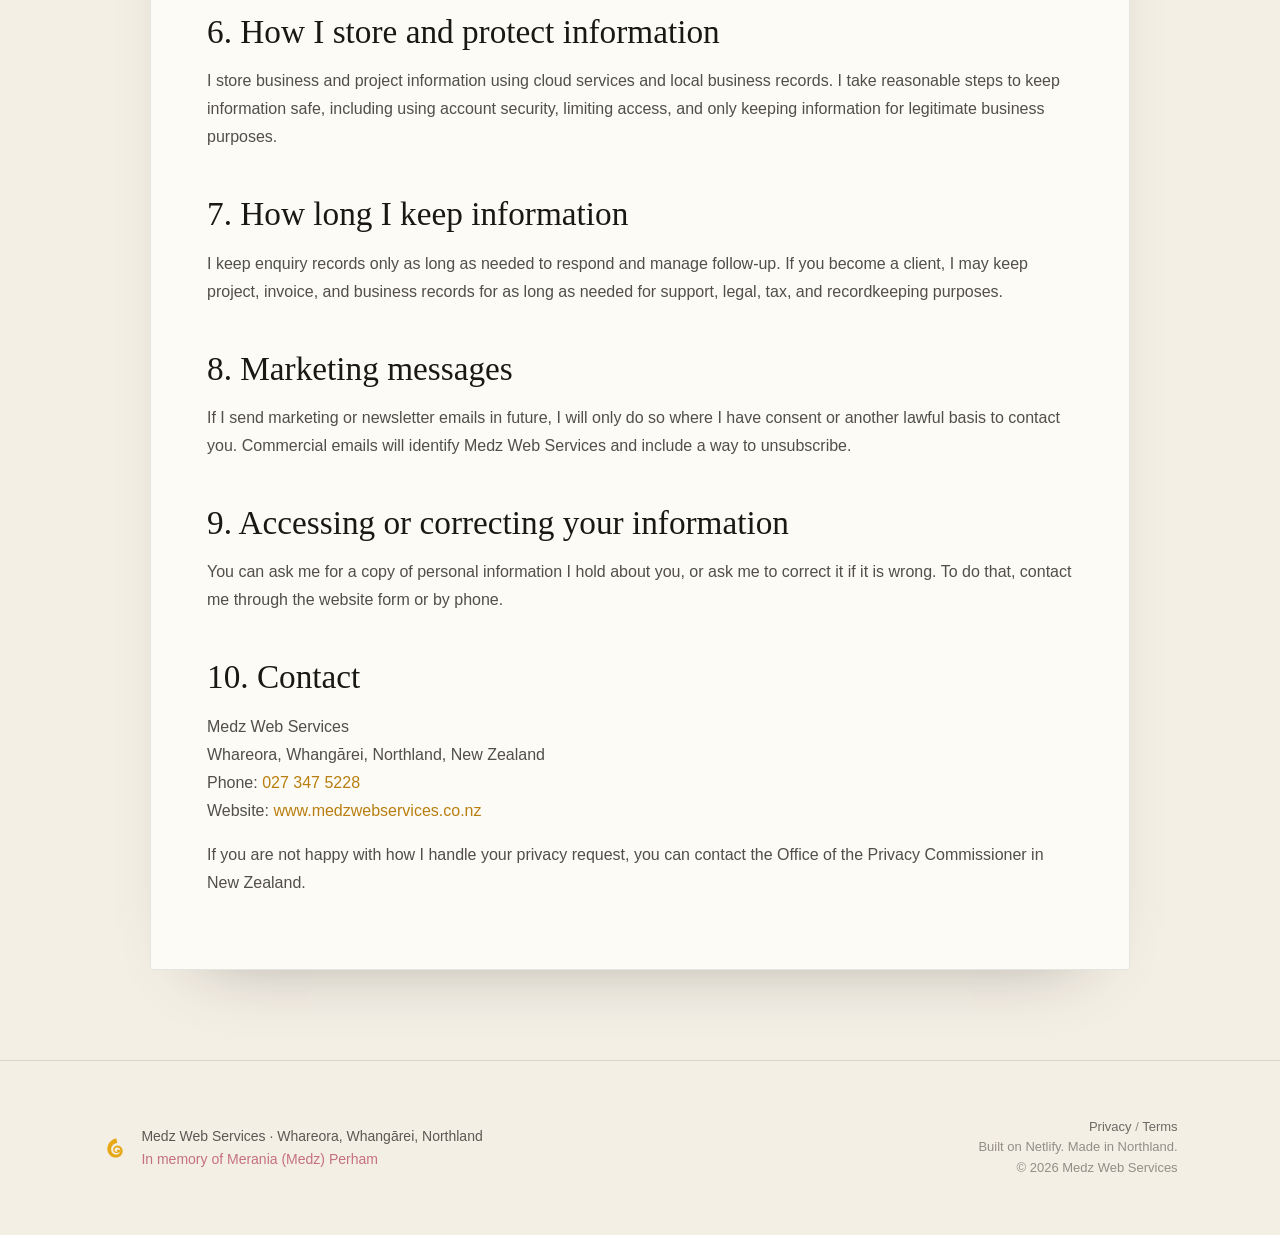
==== commit bc283f4b: "Fix site text encoding" ====
--- a/privacy.html
+++ b/privacy.html
@@ -54,7 +54,7 @@
     <p>If you are not happy with how I handle your privacy request, you can contact the Office of the Privacy Commissioner in New Zealand.</p>
   </div>
 </main>
-<footer class="footer"><div class="footer-inner"><div class="footer-brand"><img src="assets/logo/medz-koru-solo-amber.svg" alt="Medz" width="26" height="26"><div class="footer-id">Medz Web Services Â· Whareora, Whang&#257;rei, Northland<br><span class="rose">In memory of Merania (Medz) Perham</span></div></div><div class="footer-note"><a href="privacy.html">Privacy</a> <span aria-hidden="true">/</span> <a href="terms.html">Terms</a><br>Built on Netlify. Made in Northland.<br>&copy; 2026 Medz Web Services</div></div></footer>
+<footer class="footer"><div class="footer-inner"><div class="footer-brand"><img src="assets/logo/medz-koru-solo-amber.svg" alt="Medz" width="26" height="26"><div class="footer-id">Medz Web Services · Whareora, Whang&#257;rei, Northland<br><span class="rose">In memory of Merania (Medz) Perham</span></div></div><div class="footer-note"><a href="privacy.html">Privacy</a> <span aria-hidden="true">/</span> <a href="terms.html">Terms</a><br>Built on Netlify. Made in Northland.<br>&copy; 2026 Medz Web Services</div></div></footer>
 <script src="assets/ivory.js" defer></script>
 </body>
 </html>
--- a/assets/ivory.css
+++ b/assets/ivory.css
@@ -1,8 +1,8 @@
 /* ============================================================
-   Medz Web Services â€” "Ivory" homepage stylesheet
+   Medz Web Services — "Ivory" homepage stylesheet
    Recreated from the Claude Design file "Medz Homepage A - Ivory",
-   July 2026. Palette: bg #F4EFE5 Â· ink #1A1815 Â· amber #B87E0F
-   (hover #8F6006) Â· bright amber #E6A817 (dark section) Â·
+   July 2026. Palette: bg #F4EFE5 · ink #1A1815 · amber #B87E0F
+   (hover #8F6006) · bright amber #E6A817 (dark section) ·
    rose #C4707F (memorial, light bg) / #FDA4AF (dark section).
    Serif headings: Sentient. Pill buttons, 2px image radius.
    ============================================================ */
@@ -18,7 +18,7 @@
 a { color: #B87E0F; }
 a:hover { color: #8F6006; }
 img { max-width: 100%; }
-/* width/height attributes are CLS hints only â€” layout is CSS-driven
+/* width/height attributes are CLS hints only — layout is CSS-driven
    (without this, the height attribute defeats the aspect-ratio rules) */
 .work-shot img, .about-portrait, .memorial-photo { height: auto; }
 
@@ -89,7 +89,7 @@
 .btn-pill--big { font-size: 16px; padding: 18px 32px; }
 .cta-arrow { font-size: 18px; line-height: 1; }
 
-/* hamburger â€” hidden on desktop */
+/* hamburger — hidden on desktop */
 .nav-toggle { display: none; }
 .mobile-only { display: none; }
 
@@ -161,7 +161,7 @@
 .g-about { display: grid; grid-template-columns: 0.85fr 1fr; gap: 80px; align-items: start; }
 
 /* about photos: crisp framed edges with a soft layered shadow
-   (the prototype's radial fade masks are gone â€” Robert wants pop) */
+   (the prototype's radial fade masks are gone — Robert wants pop) */
 .img-mask {
   overflow: hidden; border-radius: 2px;
   border: 1px solid rgba(26,24,21,0.1);
@@ -450,7 +450,7 @@
 }
 
 /* ============================================================
-   Responsive â€” grids collapse ~900px, nav collapses ~760px
+   Responsive — grids collapse ~900px, nav collapses ~760px
    ============================================================ */
 @media (max-width: 980px) {
   .work-grid { grid-template-columns: repeat(2, 1fr); }
@@ -509,14 +509,14 @@
 }
 
 @media (max-width: 430px) {
-  /* not enough room for the standalone CTA next to the hamburger â€”
+  /* not enough room for the standalone CTA next to the hamburger —
      "Get in Touch" lives inside the menu panel instead (.mobile-only) */
   .nav-right > .btn-pill--nav { display: none; }
   .contact-card { padding: 28px 20px; }
 }
 
 /* ============================================================
-   Case-study pages (work/*.html) â€” same Ivory system
+   Case-study pages (work/*.html) — same Ivory system
    ============================================================ */
 .case-hero { padding: 170px 8vw 64px; max-width: 1400px; margin: 0 auto; box-sizing: border-box; }
 .case-kicker-row {
@@ -663,12 +663,12 @@
 }
 
 /* ============================================================
-   Motion layer â€” soft entrances, magnetic headings, parallax.
+   Motion layer — soft entrances, magnetic headings, parallax.
    Hidden states are gated on the .js root class so the page is
    fully visible without JavaScript; reduced-motion gets no motion.
    ============================================================ */
 
-/* soft entrances â€” one-shot keyframes rather than transitions, so
+/* soft entrances — one-shot keyframes rather than transitions, so
    hover transforms on the same elements never fight the entrance */
 .js [data-fade] { opacity: 0; }
 .js [data-fade].in-view {
@@ -690,7 +690,7 @@
   to   { transform: none; }
 }
 
-/* magnetic headings â€” JS drives --mx/--my; transition gives the spring */
+/* magnetic headings — JS drives --mx/--my; transition gives the spring */
 h1, .sec-head h2, .about-title, .book-title,
 .case-result-card h2, .case-cta-band h2 {
   transform: translate(var(--mx, 0px), var(--my, 0px));
